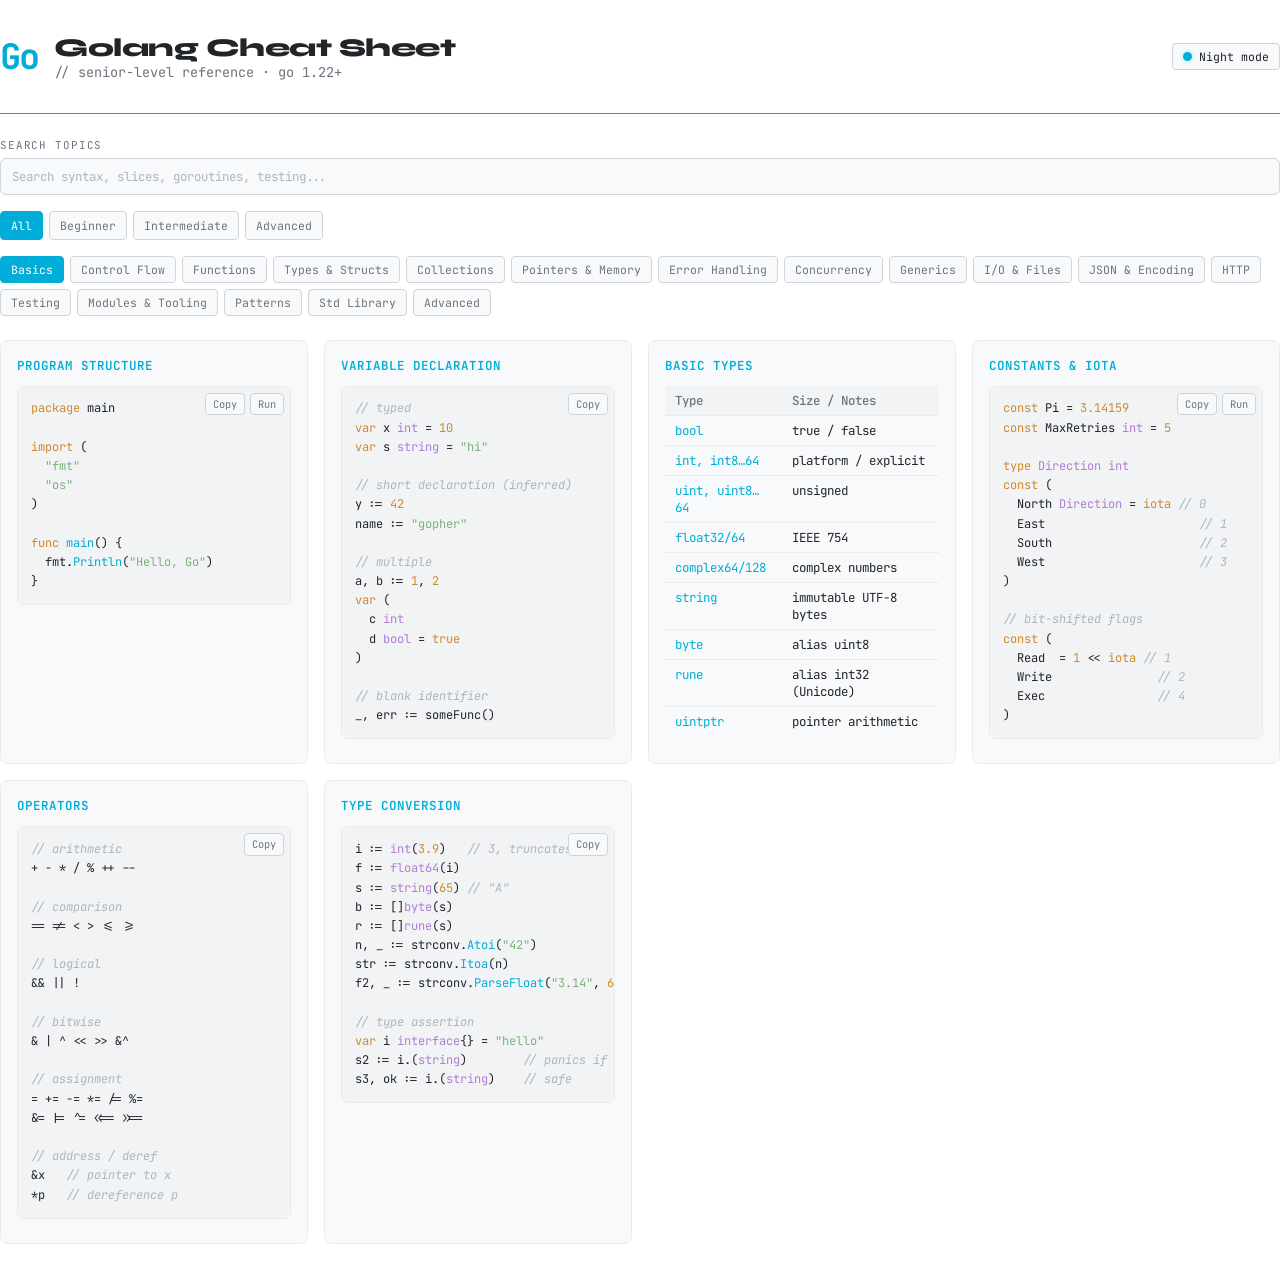
==== index.html @ 15c7360e "added dififculty filter + run button" ====
<!doctype html>
<html lang="en">
<head>
  <meta charset="utf-8">
  <meta name="viewport" content="width=device-width, initial-scale=1">
  <meta name="description" content="A single-page Go reference with quick examples for syntax, tooling, standard library patterns, and common workflows.">
  <title>Golang Cheat Sheet</title>
  <link rel="stylesheet" href="styles.css">
</head>
<body>
  <main class="page">
    <header class="header">
      <div class="header-top">
        <div class="header-brand">
          <div class="go-logo">Go</div>
          <div>
            <h1>Golang Cheat Sheet</h1>
            <p>// senior-level reference · go 1.22+</p>
          </div>
        </div>
        <button class="theme-toggle" id="theme-toggle" type="button" aria-pressed="false">Night mode</button>
      </div>
    </header>

    <div class="search-panel">
      <label class="search-label" for="topic-search">Search topics</label>
      <div class="search-row">
        <input class="search-input" id="topic-search" type="search" placeholder="Search syntax, slices, goroutines, testing..." autocomplete="off">
        <button class="search-clear" id="search-clear" type="button" aria-label="Clear search" hidden>Clear</button>
      </div>
    </div>

    <div class="level-filters" aria-label="Filter by skill level">
      <button class="level-btn active" type="button" data-level-filter="all">All</button>
      <button class="level-btn" type="button" data-level-filter="beginner">Beginner</button>
      <button class="level-btn" type="button" data-level-filter="intermediate">Intermediate</button>
      <button class="level-btn" type="button" data-level-filter="advanced">Advanced</button>
    </div>

    <nav class="nav" id="nav" aria-label="Cheat sheet sections"></nav>
    <p class="empty-state" id="empty-state" hidden>No matching topics found.</p>
    <div id="sections"></div>
  </main>

  <script src="script.js"></script>
</body>
</html>
---- styles.css ----
@import url('https://fonts.googleapis.com/css2?family=JetBrains+Mono:wght@400;500;700&family=Syne:wght@400;600;700;800&display=swap');
  *{box-sizing:border-box;margin:0;padding:0}
  :root{
    color-scheme:light;
    --go-cyan:#00ADD8;--go-dark:#00758D;--go-light:#E0F7FC;
    --color-background-primary:#ffffff;--color-background-secondary:#f8f9fa;--color-background-tertiary:#f1f3f5;
    --color-text-primary:#212529;--color-text-secondary:#6c757d;--color-text-tertiary:#adb5bd;
    --color-border-primary:#dee2e6;--color-border-secondary:#ced4da;--color-border-tertiary:#e9ecef;
    --bg:var(--color-background-primary);--bg2:var(--color-background-secondary);--bg3:var(--color-background-tertiary);
    --text:var(--color-text-primary);--muted:var(--color-text-secondary);--hint:var(--color-text-tertiary);
    --border:var(--color-border-tertiary);--border2:var(--color-border-secondary);
  }
  html[data-theme="dark"]{color-scheme:dark;--go-cyan:#5FD7F3;--go-dark:#77DDF7;--go-light:#102A33;--color-background-primary:#0F1419;--color-background-secondary:#161D24;--color-background-tertiary:#202A33;--color-text-primary:#EEF4F7;--color-text-secondary:#A6B4BE;--color-text-tertiary:#6F7F89;--color-border-primary:#34424C;--color-border-secondary:#43545F;--color-border-tertiary:#2A3640}
  body{font-family:'Syne',sans-serif;background:var(--bg);color:var(--text);padding:0;min-height:100vh;transition:background .2s ease,color .2s ease}
  .header{padding:2rem 0 1.5rem;border-bottom:1.5px solid var(--go-cyan);margin-bottom:1.5rem}
  .header-brand{display:flex;align-items:center;gap:1rem}
  .header-top{display:flex;align-items:center;justify-content:space-between;gap:1rem;margin-bottom:.5rem;flex-wrap:wrap}
  .go-logo{font-family:'JetBrains Mono',monospace;font-size:2.2rem;font-weight:700;color:var(--go-cyan);letter-spacing:-2px}
  .header h1{font-size:1.6rem;font-weight:800;letter-spacing:-0.5px}
  .header p{font-size:.85rem;color:var(--muted);font-family:'JetBrains Mono',monospace}
  .search-panel{margin-bottom:1rem}
  .search-label{display:block;font-family:'JetBrains Mono',monospace;font-size:.68rem;text-transform:uppercase;letter-spacing:.08em;color:var(--muted);margin-bottom:.35rem}
  .search-row{display:flex;gap:8px;align-items:center}
  .search-input{width:100%;font-family:'JetBrains Mono',monospace;font-size:.78rem;padding:9px 11px;border-radius:6px;border:0.5px solid var(--border2);background:var(--bg2);color:var(--text);outline:none;transition:border-color .15s,box-shadow .15s,background .15s}
  .search-input::placeholder{color:var(--hint)}
  .search-input:focus{border-color:var(--go-cyan);box-shadow:0 0 0 3px var(--go-light);background:var(--bg)}
  .search-clear{font-family:'JetBrains Mono',monospace;font-size:.72rem;padding:9px 11px;border-radius:6px;border:0.5px solid var(--border2);background:var(--bg2);color:var(--muted);cursor:pointer;transition:all .15s}
  .search-clear:hover{border-color:var(--go-cyan);color:var(--go-cyan)}
  .search-clear[hidden]{display:none}
  .level-filters{display:flex;flex-wrap:wrap;gap:6px;margin-bottom:1rem}
  .level-btn{font-family:'JetBrains Mono',monospace;font-size:.72rem;padding:6px 10px;border-radius:4px;border:0.5px solid var(--border2);background:var(--bg2);color:var(--muted);cursor:pointer;transition:all .15s}
  .level-btn:hover,.level-btn.active{background:var(--go-cyan);color:#fff;border-color:var(--go-cyan)}
  .empty-state{font-family:'JetBrains Mono',monospace;font-size:.82rem;color:var(--muted);padding:1rem;border:0.5px dashed var(--border2);border-radius:6px;background:var(--bg2);margin-bottom:1rem}
  .nav{display:flex;flex-wrap:wrap;gap:6px;margin-bottom:1.5rem}
  .nav-btn,.theme-toggle{font-family:'JetBrains Mono',monospace;font-size:.72rem;padding:5px 10px;border-radius:4px;border:0.5px solid var(--border2);background:var(--bg2);color:var(--muted);cursor:pointer;transition:all .15s}
  .theme-toggle{display:inline-flex;align-items:center;gap:7px;margin-left:auto;color:var(--text)}
  .theme-toggle::before{content:'';width:9px;height:9px;border-radius:50%;background:var(--go-cyan);box-shadow:0 0 0 3px var(--go-light)}
  .theme-toggle:hover{border-color:var(--go-cyan);color:var(--go-cyan)}
  html[data-theme="dark"] .theme-toggle{background:var(--bg3);border-color:var(--border2)}
  .nav-btn:hover,.nav-btn.active{background:var(--go-cyan);color:#fff;border-color:var(--go-cyan)}
  .section{display:none;animation:fadeIn .2s ease}
  .section.active{display:block}
  .section.search-match{display:block}
  @keyframes fadeIn{from{opacity:0;transform:translateY(4px)}to{opacity:1;transform:translateY(0)}}
  .section-title{font-size:1.1rem;font-weight:700;color:var(--go-cyan);margin-bottom:1rem;font-family:'JetBrains Mono',monospace;display:flex;align-items:center;gap:8px}
  .section-title::before{content:'//';color:var(--border2);font-weight:400}
  .grid{display:grid;grid-template-columns:repeat(auto-fit,minmax(280px,1fr));gap:1rem;margin-bottom:1.5rem}
  .grid-3{display:grid;grid-template-columns:repeat(auto-fit,minmax(200px,1fr));gap:1rem;margin-bottom:1.5rem}
  .card{background:var(--bg2);border:0.5px solid var(--border);border-radius:8px;padding:1rem;overflow:hidden}
  .card-title{font-size:.78rem;font-weight:600;color:var(--go-cyan);text-transform:uppercase;letter-spacing:.08em;margin-bottom:.75rem;font-family:'JetBrains Mono',monospace}
  .code-block{position:relative;margin:.5rem 0}
  .code-block pre{margin:0;padding-right:7.8rem}
  pre{font-family:'JetBrains Mono',monospace;font-size:.75rem;line-height:1.6;white-space:pre;overflow-x:auto;background:var(--bg3);border-radius:6px;padding:.8rem;border:0.5px solid var(--border);margin:.5rem 0}
  .snippet-actions{position:absolute;top:7px;right:7px;display:flex;gap:5px}
  .copy-btn,.run-btn{font-family:'JetBrains Mono',monospace;font-size:.65rem;line-height:1;padding:5px 7px;border-radius:4px;border:0.5px solid var(--border2);background:var(--bg2);color:var(--muted);cursor:pointer;transition:background .15s,color .15s,border-color .15s,opacity .15s}
  .copy-btn:hover,.copy-btn.copied,.run-btn:hover,.run-btn.copied{background:var(--go-cyan);border-color:var(--go-cyan);color:#fff}
  .copy-btn:focus-visible,.run-btn:focus-visible{outline:2px solid var(--go-cyan);outline-offset:2px}
  code{font-family:'JetBrains Mono',monospace;font-size:.78rem;background:var(--bg3);padding:1px 5px;border-radius:3px;color:var(--go-dark)}
  .kw{color:#CF8A2B}.fn{color:var(--go-cyan)}.cm{color:var(--hint);font-style:italic}.str{color:#7CB37B}.typ{color:#B07ED6}.num{color:#CF8A2B}.pkg{color:#E07A4A}
  .badge{display:inline-block;font-size:.68rem;font-family:'JetBrains Mono',monospace;padding:2px 7px;border-radius:3px;font-weight:500;margin-left:6px}
  .badge-blue{background:#E6F1FB;color:#185FA5}.badge-green{background:#EAF3DE;color:#3B6D11}.badge-amber{background:#FAEEDA;color:#854F0B}.badge-red{background:#FCEBEB;color:#A32D2D}
  html[data-theme="dark"] .badge-blue{background:#0C447C;color:#B5D4F4}html[data-theme="dark"] .badge-green{background:#27500A;color:#C0DD97}html[data-theme="dark"] .badge-amber{background:#633806;color:#FAC775}html[data-theme="dark"] .badge-red{background:#791F1F;color:#F7C1C1}html[data-theme="dark"] .kw{color:#F0C05A}html[data-theme="dark"] .fn{color:#5FC8E8}html[data-theme="dark"] .str{color:#7EC880}html[data-theme="dark"] .typ{color:#C89FE0}html[data-theme="dark"] .pkg{color:#F09A6A}html[data-theme="dark"] .num{color:#F0C05A}html[data-theme="dark"] .cm{color:#82919A}
  .tip{background:var(--bg2);border-left:3px solid var(--go-cyan);border-radius:0 6px 6px 0;padding:.7rem 1rem;font-size:.8rem;color:var(--muted);margin:.75rem 0;font-family:'JetBrains Mono',monospace}
  .tip strong{color:var(--text);font-weight:600}
  .warn{background:var(--bg2);border-left:3px solid #E24B4A;border-radius:0 6px 6px 0;padding:.7rem 1rem;font-size:.8rem;color:var(--muted);margin:.75rem 0;font-family:'JetBrains Mono',monospace}
  .full{grid-column:1/-1}
  .inline-list{list-style:none;font-size:.8rem;color:var(--muted);font-family:'JetBrains Mono',monospace;line-height:2}
  .inline-list li::before{content:'→ ';color:var(--go-cyan)}
  .table{width:100%;border-collapse:collapse;font-size:.78rem;font-family:'JetBrains Mono',monospace;margin:.5rem 0}
  .table th{text-align:left;padding:6px 10px;background:var(--bg3);color:var(--muted);font-weight:500;border-bottom:0.5px solid var(--border)}
  .table td{padding:6px 10px;border-bottom:0.5px solid var(--border);vertical-align:top}
  .table tr:last-child td{border-bottom:none}
  .table td:first-child{color:var(--go-cyan)}
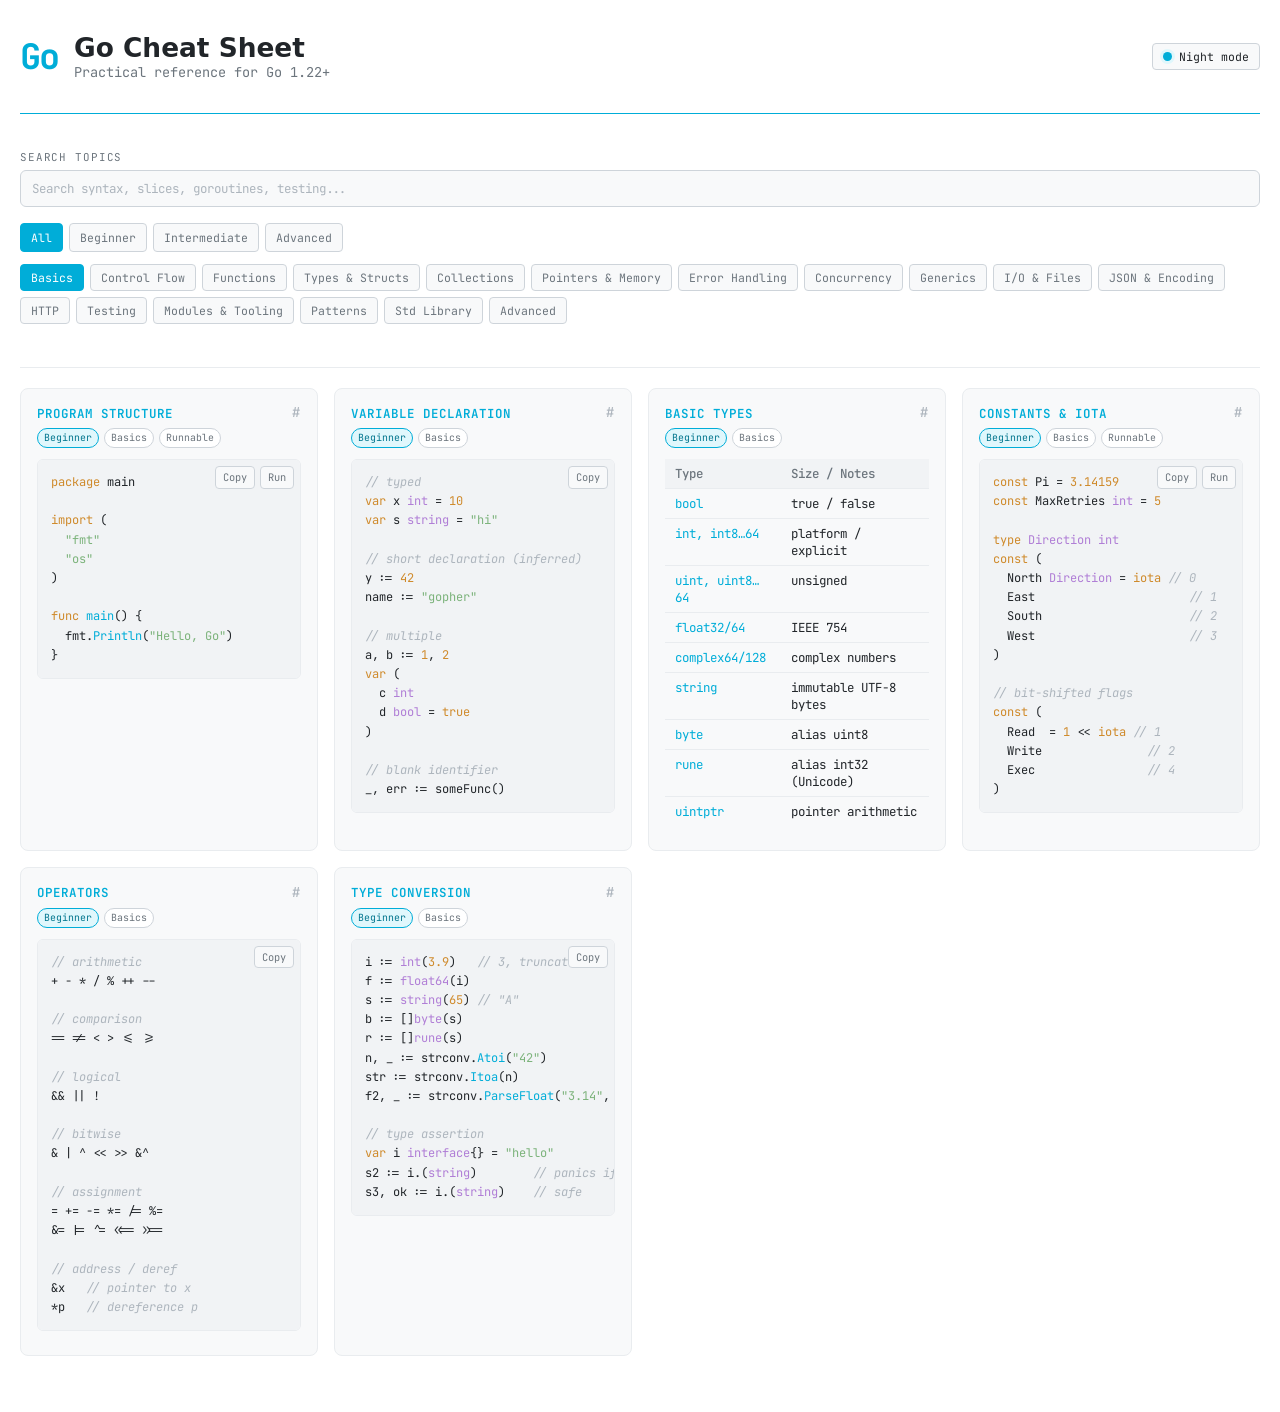
==== commit 4796d287: "Improve layout and card navigation" ====
--- a/index.html
+++ b/index.html
@@ -14,30 +14,33 @@
         <div class="header-brand">
           <div class="go-logo">Go</div>
           <div>
-            <h1>Golang Cheat Sheet</h1>
-            <p>// senior-level reference · go 1.22+</p>
+            <h1>Go Cheat Sheet</h1>
+            <p>Practical reference for Go 1.22+</p>
           </div>
         </div>
         <button class="theme-toggle" id="theme-toggle" type="button" aria-pressed="false">Night mode</button>
       </div>
     </header>
 
-    <div class="search-panel">
-      <label class="search-label" for="topic-search">Search topics</label>
-      <div class="search-row">
-        <input class="search-input" id="topic-search" type="search" placeholder="Search syntax, slices, goroutines, testing..." autocomplete="off">
-        <button class="search-clear" id="search-clear" type="button" aria-label="Clear search" hidden>Clear</button>
+    <div class="toolbar">
+      <div class="search-panel">
+        <label class="search-label" for="topic-search">Search topics</label>
+        <div class="search-row">
+          <input class="search-input" id="topic-search" type="search" placeholder="Search syntax, slices, goroutines, testing..." autocomplete="off">
+          <button class="search-clear" id="search-clear" type="button" aria-label="Clear search" hidden>Clear</button>
+        </div>
       </div>
+
+      <div class="level-filters" aria-label="Filter by skill level">
+        <button class="level-btn active" type="button" data-level-filter="all">All</button>
+        <button class="level-btn" type="button" data-level-filter="beginner">Beginner</button>
+        <button class="level-btn" type="button" data-level-filter="intermediate">Intermediate</button>
+        <button class="level-btn" type="button" data-level-filter="advanced">Advanced</button>
+      </div>
+
+      <nav class="nav" id="nav" aria-label="Cheat sheet sections"></nav>
+      <p class="result-status" id="result-status" aria-live="polite"></p>
     </div>
-
-    <div class="level-filters" aria-label="Filter by skill level">
-      <button class="level-btn active" type="button" data-level-filter="all">All</button>
-      <button class="level-btn" type="button" data-level-filter="beginner">Beginner</button>
-      <button class="level-btn" type="button" data-level-filter="intermediate">Intermediate</button>
-      <button class="level-btn" type="button" data-level-filter="advanced">Advanced</button>
-    </div>
-
-    <nav class="nav" id="nav" aria-label="Cheat sheet sections"></nav>
     <p class="empty-state" id="empty-state" hidden>No matching topics found.</p>
     <div id="sections"></div>
   </main>
--- a/styles.css
+++ b/styles.css
@@ -11,13 +11,15 @@
     --border:var(--color-border-tertiary);--border2:var(--color-border-secondary);
   }
   html[data-theme="dark"]{color-scheme:dark;--go-cyan:#5FD7F3;--go-dark:#77DDF7;--go-light:#102A33;--color-background-primary:#0F1419;--color-background-secondary:#161D24;--color-background-tertiary:#202A33;--color-text-primary:#EEF4F7;--color-text-secondary:#A6B4BE;--color-text-tertiary:#6F7F89;--color-border-primary:#34424C;--color-border-secondary:#43545F;--color-border-tertiary:#2A3640}
-  body{font-family:'Syne',sans-serif;background:var(--bg);color:var(--text);padding:0;min-height:100vh;transition:background .2s ease,color .2s ease}
+  body{font-family:Inter,ui-sans-serif,system-ui,-apple-system,BlinkMacSystemFont,'Segoe UI',sans-serif;background:var(--bg);color:var(--text);padding:0;min-height:100vh;transition:background .2s ease,color .2s ease}
+  .page{width:min(100% - 2rem,1240px);margin:0 auto;padding-bottom:2rem}
   .header{padding:2rem 0 1.5rem;border-bottom:1.5px solid var(--go-cyan);margin-bottom:1.5rem}
   .header-brand{display:flex;align-items:center;gap:1rem}
   .header-top{display:flex;align-items:center;justify-content:space-between;gap:1rem;margin-bottom:.5rem;flex-wrap:wrap}
   .go-logo{font-family:'JetBrains Mono',monospace;font-size:2.2rem;font-weight:700;color:var(--go-cyan);letter-spacing:-2px}
-  .header h1{font-size:1.6rem;font-weight:800;letter-spacing:-0.5px}
+  .header h1{font-size:1.65rem;font-weight:750;letter-spacing:0}
   .header p{font-size:.85rem;color:var(--muted);font-family:'JetBrains Mono',monospace}
+  .toolbar{position:sticky;top:0;z-index:10;background:color-mix(in srgb,var(--bg) 94%,transparent);backdrop-filter:blur(14px);border-bottom:0.5px solid var(--border);padding:.75rem 0 1rem;margin-bottom:1.25rem}
   .search-panel{margin-bottom:1rem}
   .search-label{display:block;font-family:'JetBrains Mono',monospace;font-size:.68rem;text-transform:uppercase;letter-spacing:.08em;color:var(--muted);margin-bottom:.35rem}
   .search-row{display:flex;gap:8px;align-items:center}
@@ -27,11 +29,12 @@
   .search-clear{font-family:'JetBrains Mono',monospace;font-size:.72rem;padding:9px 11px;border-radius:6px;border:0.5px solid var(--border2);background:var(--bg2);color:var(--muted);cursor:pointer;transition:all .15s}
   .search-clear:hover{border-color:var(--go-cyan);color:var(--go-cyan)}
   .search-clear[hidden]{display:none}
-  .level-filters{display:flex;flex-wrap:wrap;gap:6px;margin-bottom:1rem}
+  .level-filters{display:flex;flex-wrap:wrap;gap:6px;margin-bottom:.8rem}
   .level-btn{font-family:'JetBrains Mono',monospace;font-size:.72rem;padding:6px 10px;border-radius:4px;border:0.5px solid var(--border2);background:var(--bg2);color:var(--muted);cursor:pointer;transition:all .15s}
   .level-btn:hover,.level-btn.active{background:var(--go-cyan);color:#fff;border-color:var(--go-cyan)}
+  .result-status{min-height:1rem;font-family:'JetBrains Mono',monospace;font-size:.72rem;color:var(--muted)}
   .empty-state{font-family:'JetBrains Mono',monospace;font-size:.82rem;color:var(--muted);padding:1rem;border:0.5px dashed var(--border2);border-radius:6px;background:var(--bg2);margin-bottom:1rem}
-  .nav{display:flex;flex-wrap:wrap;gap:6px;margin-bottom:1.5rem}
+  .nav{display:flex;flex-wrap:wrap;gap:6px;margin-bottom:.65rem}
   .nav-btn,.theme-toggle{font-family:'JetBrains Mono',monospace;font-size:.72rem;padding:5px 10px;border-radius:4px;border:0.5px solid var(--border2);background:var(--bg2);color:var(--muted);cursor:pointer;transition:all .15s}
   .theme-toggle{display:inline-flex;align-items:center;gap:7px;margin-left:auto;color:var(--text)}
   .theme-toggle::before{content:'';width:9px;height:9px;border-radius:50%;background:var(--go-cyan);box-shadow:0 0 0 3px var(--go-light)}
@@ -41,13 +44,21 @@
   .section{display:none;animation:fadeIn .2s ease}
   .section.active{display:block}
   .section.search-match{display:block}
+  .section-result-title{display:none;font-family:'JetBrains Mono',monospace;font-size:.78rem;color:var(--muted);margin:.8rem 0 .7rem;padding-bottom:.35rem;border-bottom:0.5px solid var(--border)}
+  .section.search-match .section-result-title{display:block}
   @keyframes fadeIn{from{opacity:0;transform:translateY(4px)}to{opacity:1;transform:translateY(0)}}
   .section-title{font-size:1.1rem;font-weight:700;color:var(--go-cyan);margin-bottom:1rem;font-family:'JetBrains Mono',monospace;display:flex;align-items:center;gap:8px}
   .section-title::before{content:'//';color:var(--border2);font-weight:400}
   .grid{display:grid;grid-template-columns:repeat(auto-fit,minmax(280px,1fr));gap:1rem;margin-bottom:1.5rem}
   .grid-3{display:grid;grid-template-columns:repeat(auto-fit,minmax(200px,1fr));gap:1rem;margin-bottom:1.5rem}
-  .card{background:var(--bg2);border:0.5px solid var(--border);border-radius:8px;padding:1rem;overflow:hidden}
-  .card-title{font-size:.78rem;font-weight:600;color:var(--go-cyan);text-transform:uppercase;letter-spacing:.08em;margin-bottom:.75rem;font-family:'JetBrains Mono',monospace}
+  .card{background:var(--bg2);border:0.5px solid var(--border);border-radius:8px;padding:1rem;overflow:hidden;scroll-margin-top:15rem}
+  .card-title{font-size:.78rem;font-weight:600;color:var(--go-cyan);text-transform:uppercase;letter-spacing:.08em;margin-bottom:.75rem;font-family:'JetBrains Mono',monospace;display:flex;align-items:center;justify-content:space-between;gap:.75rem}
+  .card-link{font-size:.85rem;text-decoration:none;color:var(--hint);line-height:1}
+  .card-link:hover{color:var(--go-cyan)}
+  .card-tags{display:flex;flex-wrap:wrap;gap:5px;margin:-.35rem 0 .7rem}
+  .tag{font-family:'JetBrains Mono',monospace;font-size:.62rem;line-height:1;padding:4px 6px;border-radius:999px;border:0.5px solid var(--border2);color:var(--muted);background:var(--bg)}
+  .tag-level{color:var(--go-dark);border-color:var(--go-cyan);background:var(--go-light)}
+  html[data-theme="dark"] .tag-level{color:var(--go-cyan)}
   .code-block{position:relative;margin:.5rem 0}
   .code-block pre{margin:0;padding-right:7.8rem}
   pre{font-family:'JetBrains Mono',monospace;font-size:.75rem;line-height:1.6;white-space:pre;overflow-x:auto;background:var(--bg3);border-radius:6px;padding:.8rem;border:0.5px solid var(--border);margin:.5rem 0}
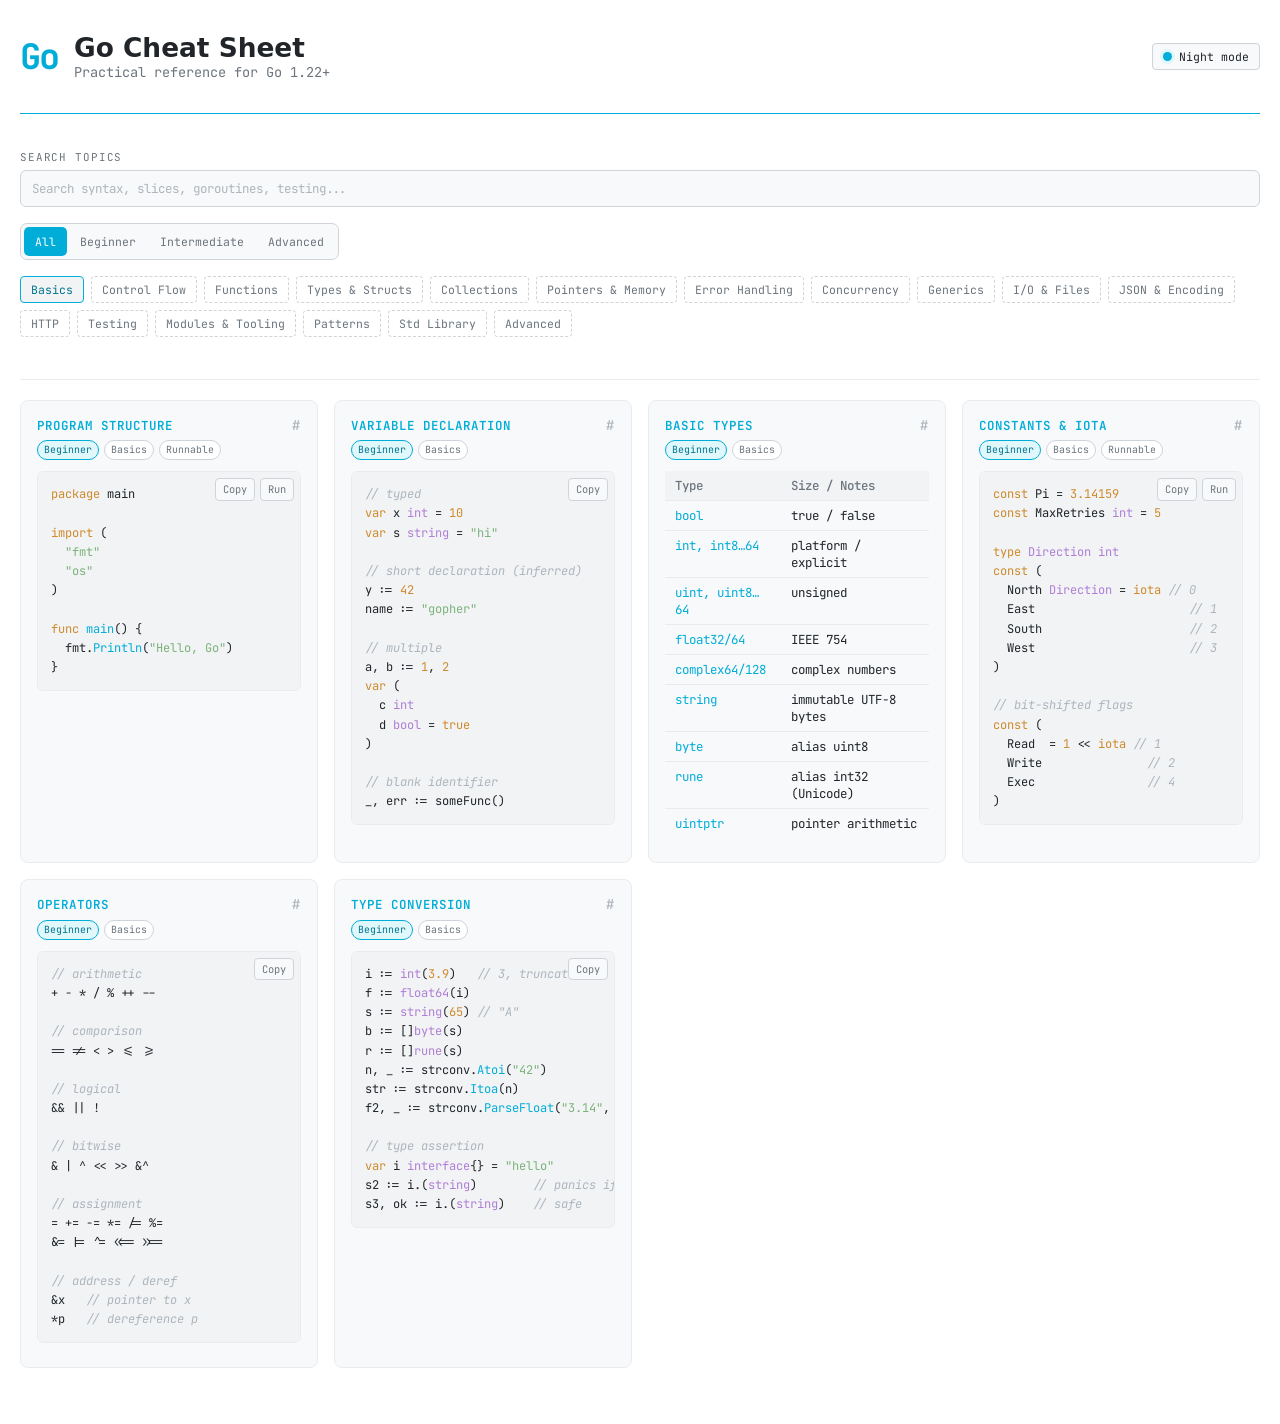
==== commit e1a9242c: "Refactor and UI fixes" ====
--- a/index.html
+++ b/index.html
@@ -45,6 +45,10 @@
     <div id="sections"></div>
   </main>
 
+  <script src="src/data/sections.js"></script>
+  <script src="src/data/metadata.js"></script>
+  <script src="src/utils.js"></script>
+  <script src="src/app.js"></script>
   <script src="script.js"></script>
 </body>
 </html>
--- a/styles.css
+++ b/styles.css
@@ -29,18 +29,22 @@
   .search-clear{font-family:'JetBrains Mono',monospace;font-size:.72rem;padding:9px 11px;border-radius:6px;border:0.5px solid var(--border2);background:var(--bg2);color:var(--muted);cursor:pointer;transition:all .15s}
   .search-clear:hover{border-color:var(--go-cyan);color:var(--go-cyan)}
   .search-clear[hidden]{display:none}
-  .level-filters{display:flex;flex-wrap:wrap;gap:6px;margin-bottom:.8rem}
-  .level-btn{font-family:'JetBrains Mono',monospace;font-size:.72rem;padding:6px 10px;border-radius:4px;border:0.5px solid var(--border2);background:var(--bg2);color:var(--muted);cursor:pointer;transition:all .15s}
-  .level-btn:hover,.level-btn.active{background:var(--go-cyan);color:#fff;border-color:var(--go-cyan)}
+  .level-filters{display:inline-flex;flex-wrap:wrap;gap:2px;margin-bottom:.85rem;padding:3px;border:0.5px solid var(--border2);border-radius:7px;background:var(--bg2)}
+  .level-btn{font-family:'JetBrains Mono',monospace;font-size:.72rem;padding:7px 11px;border-radius:5px;border:0;background:transparent;color:var(--muted);cursor:pointer;transition:background .15s,color .15s}
+  .level-btn:hover{background:var(--bg3);color:var(--text)}
+  .level-btn.active{background:var(--go-cyan);color:#fff}
   .result-status{min-height:1rem;font-family:'JetBrains Mono',monospace;font-size:.72rem;color:var(--muted)}
   .empty-state{font-family:'JetBrains Mono',monospace;font-size:.82rem;color:var(--muted);padding:1rem;border:0.5px dashed var(--border2);border-radius:6px;background:var(--bg2);margin-bottom:1rem}
-  .nav{display:flex;flex-wrap:wrap;gap:6px;margin-bottom:.65rem}
+  .nav{display:flex;flex-wrap:wrap;gap:7px;margin-bottom:.65rem;padding-top:.15rem}
   .nav-btn,.theme-toggle{font-family:'JetBrains Mono',monospace;font-size:.72rem;padding:5px 10px;border-radius:4px;border:0.5px solid var(--border2);background:var(--bg2);color:var(--muted);cursor:pointer;transition:all .15s}
   .theme-toggle{display:inline-flex;align-items:center;gap:7px;margin-left:auto;color:var(--text)}
   .theme-toggle::before{content:'';width:9px;height:9px;border-radius:50%;background:var(--go-cyan);box-shadow:0 0 0 3px var(--go-light)}
   .theme-toggle:hover{border-color:var(--go-cyan);color:var(--go-cyan)}
   html[data-theme="dark"] .theme-toggle{background:var(--bg3);border-color:var(--border2)}
-  .nav-btn:hover,.nav-btn.active{background:var(--go-cyan);color:#fff;border-color:var(--go-cyan)}
+  .nav-btn{border-style:dashed;background:transparent}
+  .nav-btn:hover{border-color:var(--go-cyan);color:var(--go-dark);background:var(--go-light)}
+  .nav-btn.active{border-style:solid;background:var(--bg3);color:var(--go-dark);border-color:var(--go-cyan)}
+  html[data-theme="dark"] .nav-btn:hover,html[data-theme="dark"] .nav-btn.active{color:var(--go-cyan)}
   .section{display:none;animation:fadeIn .2s ease}
   .section.active{display:block}
   .section.search-match{display:block}
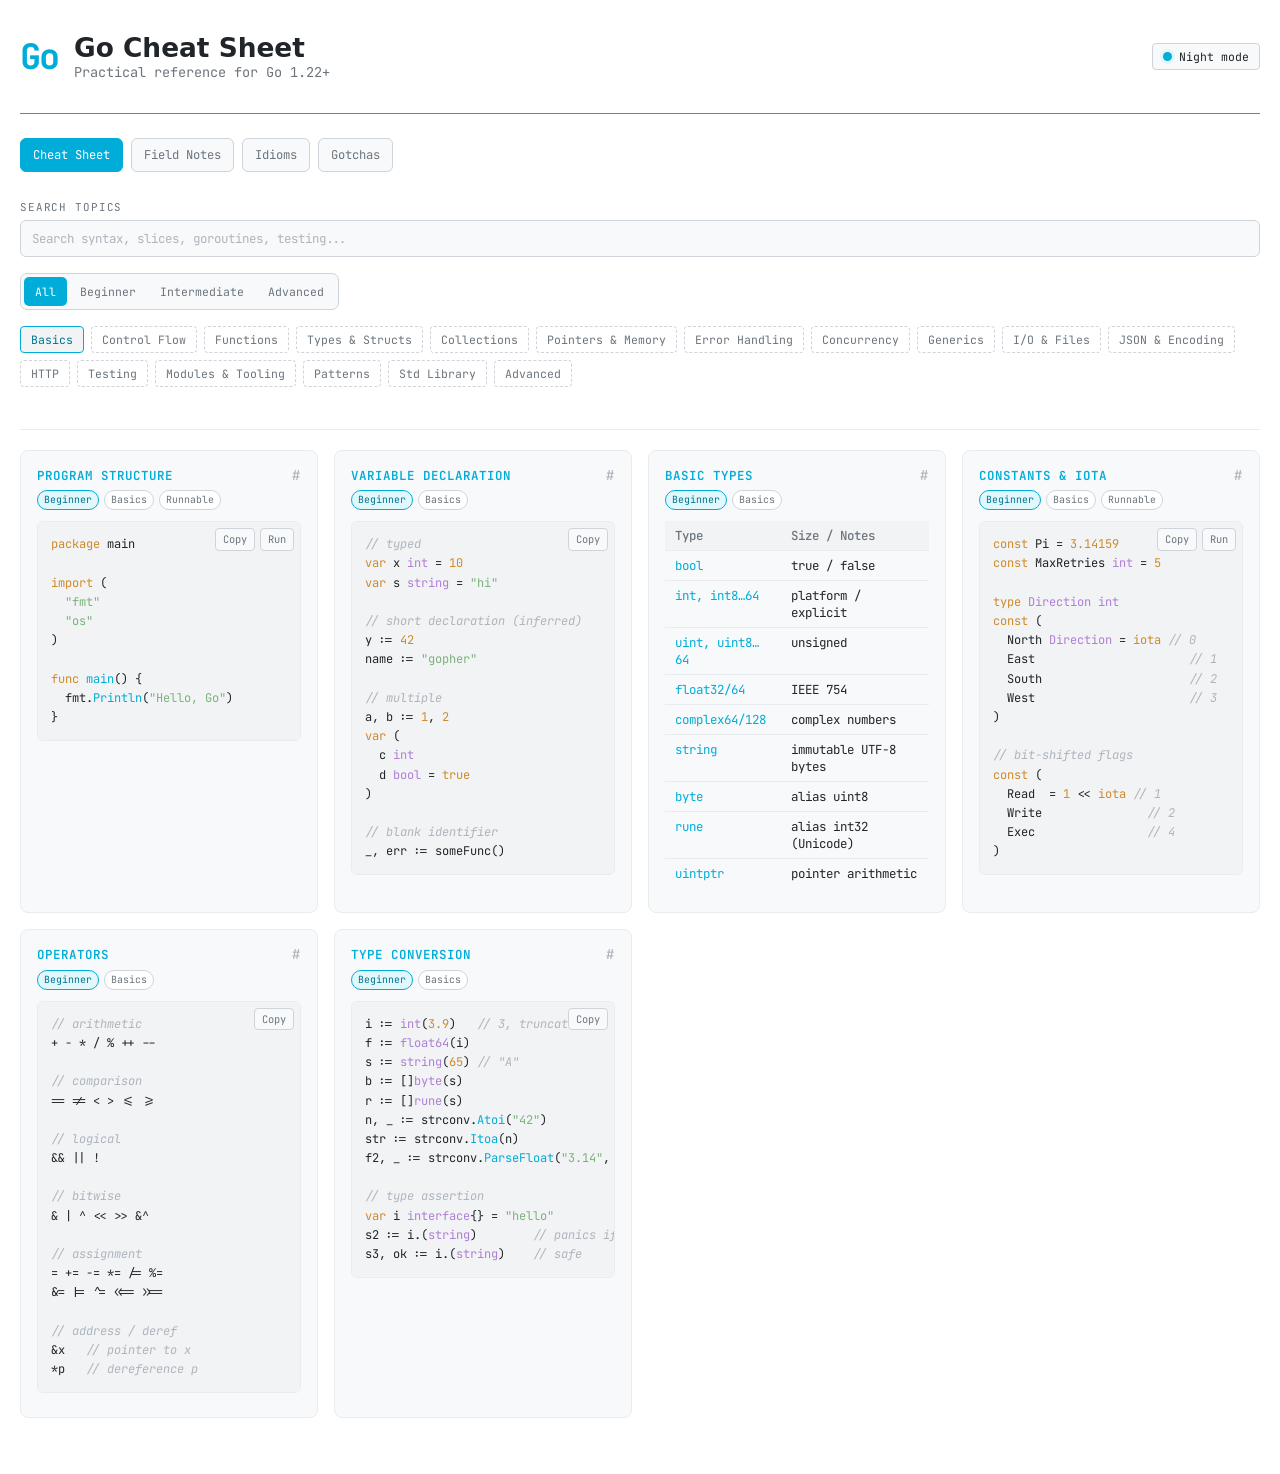
==== commit 84e8e43d: "Add learning hub notes from Go study material" ====
--- a/index.html
+++ b/index.html
@@ -22,6 +22,13 @@
       </div>
     </header>
 
+    <div class="view-tabs" aria-label="Learning hub views">
+      <button class="view-tab active" type="button" data-view="cheatsheet">Cheat Sheet</button>
+      <button class="view-tab" type="button" data-view="fieldNotes">Field Notes</button>
+      <button class="view-tab" type="button" data-view="idioms">Idioms</button>
+      <button class="view-tab" type="button" data-view="gotchas">Gotchas</button>
+    </div>
+
     <div class="toolbar">
       <div class="search-panel">
         <label class="search-label" for="topic-search">Search topics</label>
@@ -43,10 +50,12 @@
     </div>
     <p class="empty-state" id="empty-state" hidden>No matching topics found.</p>
     <div id="sections"></div>
+    <div class="notes-view" id="notes-view" hidden></div>
   </main>
 
   <script src="src/data/sections.js"></script>
   <script src="src/data/metadata.js"></script>
+  <script src="src/data/notes.js"></script>
   <script src="src/utils.js"></script>
   <script src="src/app.js"></script>
   <script src="script.js"></script>
--- a/styles.css
+++ b/styles.css
@@ -19,6 +19,10 @@
   .go-logo{font-family:'JetBrains Mono',monospace;font-size:2.2rem;font-weight:700;color:var(--go-cyan);letter-spacing:-2px}
   .header h1{font-size:1.65rem;font-weight:750;letter-spacing:0}
   .header p{font-size:.85rem;color:var(--muted);font-family:'JetBrains Mono',monospace}
+  .view-tabs{display:flex;flex-wrap:wrap;gap:8px;margin-bottom:1rem}
+  .view-tab{font-family:'JetBrains Mono',monospace;font-size:.76rem;padding:8px 12px;border-radius:6px;border:0.5px solid var(--border2);background:var(--bg2);color:var(--muted);cursor:pointer;transition:all .15s}
+  .view-tab:hover{border-color:var(--go-cyan);color:var(--go-dark)}
+  .view-tab.active{background:var(--go-cyan);border-color:var(--go-cyan);color:#fff}
   .toolbar{position:sticky;top:0;z-index:10;background:color-mix(in srgb,var(--bg) 94%,transparent);backdrop-filter:blur(14px);border-bottom:0.5px solid var(--border);padding:.75rem 0 1rem;margin-bottom:1.25rem}
   .search-panel{margin-bottom:1rem}
   .search-label{display:block;font-family:'JetBrains Mono',monospace;font-size:.68rem;text-transform:uppercase;letter-spacing:.08em;color:var(--muted);margin-bottom:.35rem}
@@ -63,6 +67,14 @@
   .tag{font-family:'JetBrains Mono',monospace;font-size:.62rem;line-height:1;padding:4px 6px;border-radius:999px;border:0.5px solid var(--border2);color:var(--muted);background:var(--bg)}
   .tag-level{color:var(--go-dark);border-color:var(--go-cyan);background:var(--go-light)}
   html[data-theme="dark"] .tag-level{color:var(--go-cyan)}
+  .notes-view{animation:fadeIn .2s ease}
+  .notes-intro{margin-bottom:1rem;color:var(--muted);font-size:.9rem;line-height:1.6;max-width:760px}
+  .notes-grid{display:grid;grid-template-columns:repeat(auto-fit,minmax(280px,1fr));gap:1rem;margin-bottom:1.5rem}
+  .note-card{background:var(--bg2);border:0.5px solid var(--border);border-radius:8px;padding:1rem}
+  .note-card h2{font-size:.9rem;color:var(--go-cyan);font-family:'JetBrains Mono',monospace;margin-bottom:.55rem}
+  .note-card p,.note-card li{font-size:.86rem;line-height:1.65;color:var(--muted)}
+  .note-card ul,.note-card ol{padding-left:1.1rem;margin:.45rem 0}
+  .note-tags{display:flex;flex-wrap:wrap;gap:5px;margin-bottom:.75rem}
   .code-block{position:relative;margin:.5rem 0}
   .code-block pre{margin:0;padding-right:7.8rem}
   pre{font-family:'JetBrains Mono',monospace;font-size:.75rem;line-height:1.6;white-space:pre;overflow-x:auto;background:var(--bg3);border-radius:6px;padding:.8rem;border:0.5px solid var(--border);margin:.5rem 0}
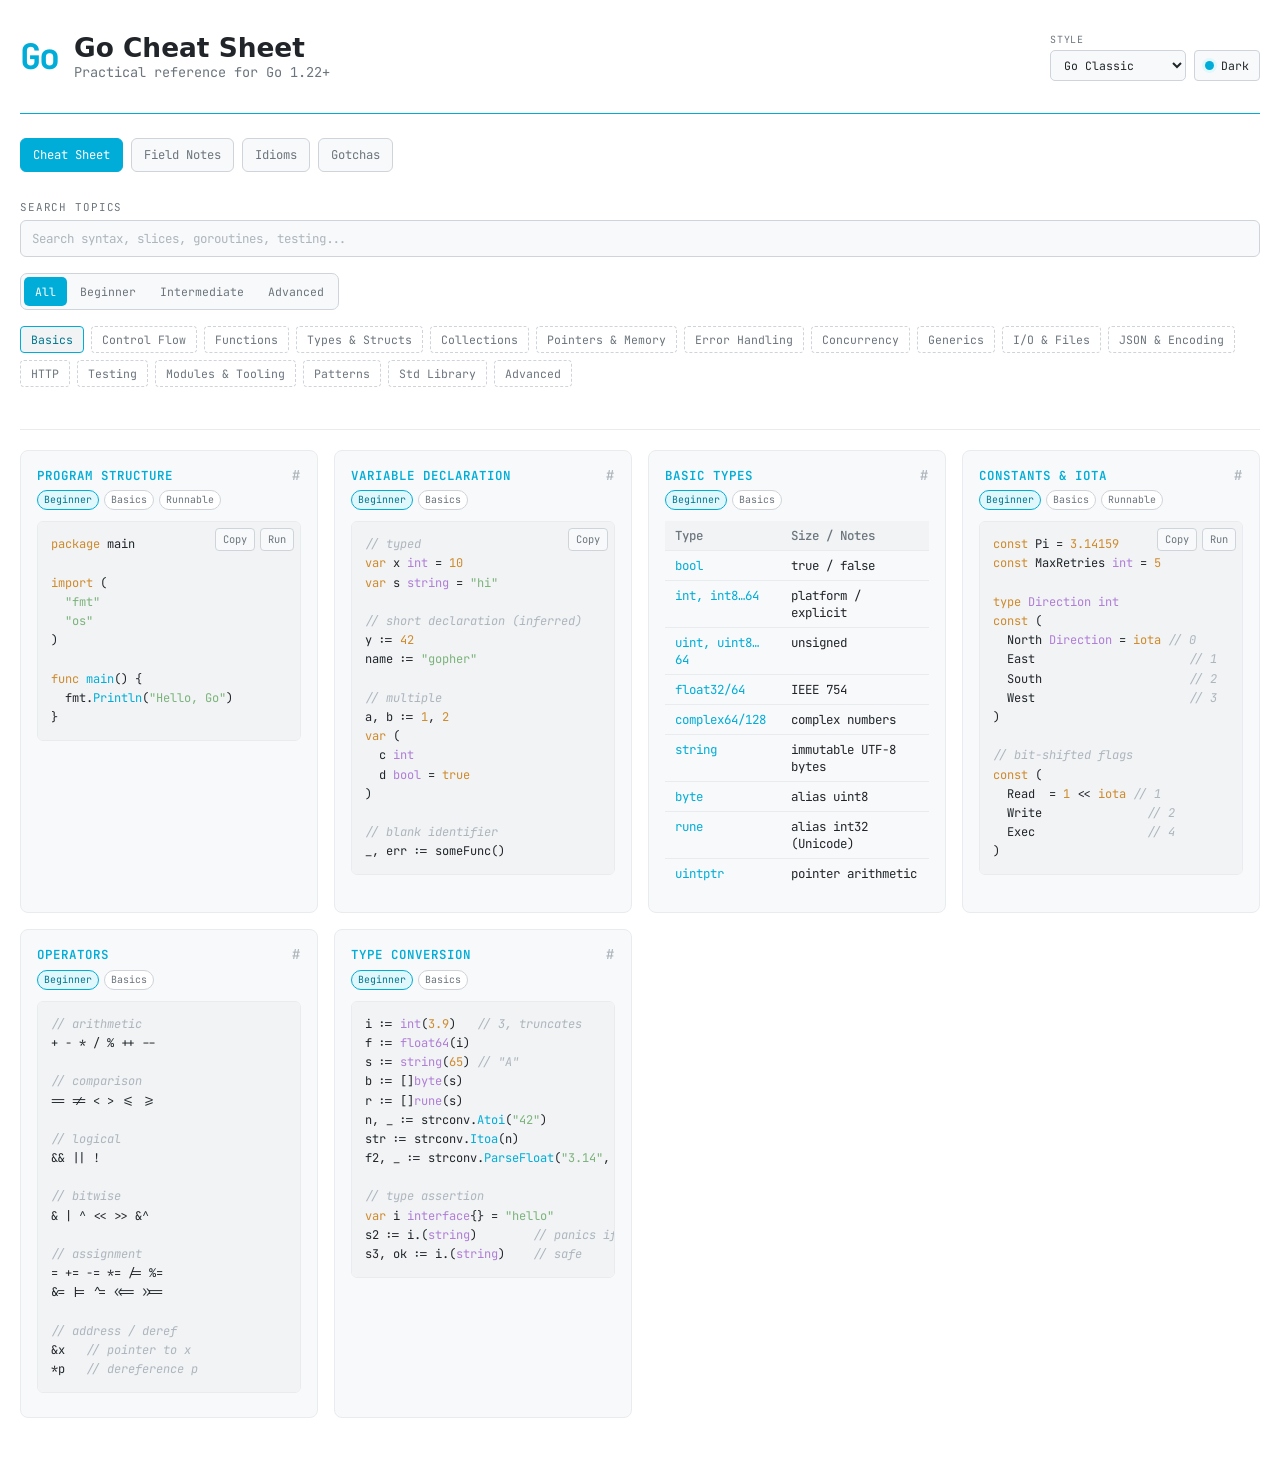
==== commit ca44b5c3: "Added a couple basic themes" ====
--- a/index.html
+++ b/index.html
@@ -18,7 +18,17 @@
             <p>Practical reference for Go 1.22+</p>
           </div>
         </div>
-        <button class="theme-toggle" id="theme-toggle" type="button" aria-pressed="false">Night mode</button>
+        <div class="theme-controls" aria-label="Theme controls">
+          <label class="theme-field">
+            <span>Style</span>
+            <select id="theme-style">
+              <option value="classic">Go Classic</option>
+              <option value="kawaii">Kawaii Desk</option>
+              <option value="terminal">Terminal</option>
+            </select>
+          </label>
+          <button class="theme-toggle" id="theme-toggle" type="button" aria-pressed="false">Dark</button>
+        </div>
       </div>
     </header>
 
--- a/styles.css
+++ b/styles.css
@@ -11,6 +11,10 @@
     --border:var(--color-border-tertiary);--border2:var(--color-border-secondary);
   }
   html[data-theme="dark"]{color-scheme:dark;--go-cyan:#5FD7F3;--go-dark:#77DDF7;--go-light:#102A33;--color-background-primary:#0F1419;--color-background-secondary:#161D24;--color-background-tertiary:#202A33;--color-text-primary:#EEF4F7;--color-text-secondary:#A6B4BE;--color-text-tertiary:#6F7F89;--color-border-primary:#34424C;--color-border-secondary:#43545F;--color-border-tertiary:#2A3640}
+  html[data-style="kawaii"]{--go-cyan:#E86AA7;--go-dark:#B84684;--go-light:#FFE8F3;--color-background-primary:#FFF9FC;--color-background-secondary:#FFF0F7;--color-background-tertiary:#F6EAFE;--color-text-primary:#312536;--color-text-secondary:#7A627B;--color-text-tertiary:#B495AD;--color-border-primary:#EBC8DC;--color-border-secondary:#DCAFCB;--color-border-tertiary:#F2D8E6}
+  html[data-style="kawaii"][data-theme="dark"]{--go-cyan:#FF9CCC;--go-dark:#FFD1E7;--go-light:#3A2030;--color-background-primary:#1A121A;--color-background-secondary:#241825;--color-background-tertiary:#302036;--color-text-primary:#FFF4FA;--color-text-secondary:#D9B7CB;--color-text-tertiary:#98768A;--color-border-primary:#5D3B50;--color-border-secondary:#724762;--color-border-tertiary:#3D2838}
+  html[data-style="terminal"]{--go-cyan:#19A974;--go-dark:#0B7A55;--go-light:#E6F7EF;--color-background-primary:#F9FBF8;--color-background-secondary:#EEF4F0;--color-background-tertiary:#E3ECE6;--color-text-primary:#142018;--color-text-secondary:#526258;--color-text-tertiary:#87938B;--color-border-primary:#C9D8CE;--color-border-secondary:#AEC3B6;--color-border-tertiary:#DAE6DE}
+  html[data-style="terminal"][data-theme="dark"]{--go-cyan:#70F0A8;--go-dark:#A8FFD0;--go-light:#10281B;--color-background-primary:#07110C;--color-background-secondary:#0D1B13;--color-background-tertiary:#14261B;--color-text-primary:#E9FFF1;--color-text-secondary:#9FC7AC;--color-text-tertiary:#66806E;--color-border-primary:#294837;--color-border-secondary:#3A5E49;--color-border-tertiary:#1D3326}
   body{font-family:Inter,ui-sans-serif,system-ui,-apple-system,BlinkMacSystemFont,'Segoe UI',sans-serif;background:var(--bg);color:var(--text);padding:0;min-height:100vh;transition:background .2s ease,color .2s ease}
   .page{width:min(100% - 2rem,1240px);margin:0 auto;padding-bottom:2rem}
   .header{padding:2rem 0 1.5rem;border-bottom:1.5px solid var(--go-cyan);margin-bottom:1.5rem}
@@ -41,10 +45,14 @@
   .empty-state{font-family:'JetBrains Mono',monospace;font-size:.82rem;color:var(--muted);padding:1rem;border:0.5px dashed var(--border2);border-radius:6px;background:var(--bg2);margin-bottom:1rem}
   .nav{display:flex;flex-wrap:wrap;gap:7px;margin-bottom:.65rem;padding-top:.15rem}
   .nav-btn,.theme-toggle{font-family:'JetBrains Mono',monospace;font-size:.72rem;padding:5px 10px;border-radius:4px;border:0.5px solid var(--border2);background:var(--bg2);color:var(--muted);cursor:pointer;transition:all .15s}
-  .theme-toggle{display:inline-flex;align-items:center;gap:7px;margin-left:auto;color:var(--text)}
+  .theme-controls{display:flex;align-items:flex-end;gap:8px;flex-wrap:wrap;margin-left:auto}
+  .theme-field{display:grid;gap:4px;font-family:'JetBrains Mono',monospace;font-size:.62rem;text-transform:uppercase;letter-spacing:.08em;color:var(--muted)}
+  .theme-field select{font-family:'JetBrains Mono',monospace;font-size:.72rem;padding:6px 28px 6px 9px;border-radius:5px;border:0.5px solid var(--border2);background:var(--bg2);color:var(--text);cursor:pointer}
+  .theme-field select:focus,.theme-toggle:focus-visible{outline:2px solid var(--go-cyan);outline-offset:2px}
+  .theme-toggle{display:inline-flex;align-items:center;gap:7px;color:var(--text);padding:7px 10px}
   .theme-toggle::before{content:'';width:9px;height:9px;border-radius:50%;background:var(--go-cyan);box-shadow:0 0 0 3px var(--go-light)}
-  .theme-toggle:hover{border-color:var(--go-cyan);color:var(--go-cyan)}
-  html[data-theme="dark"] .theme-toggle{background:var(--bg3);border-color:var(--border2)}
+  .theme-toggle:hover,.theme-field select:hover{border-color:var(--go-cyan);color:var(--go-cyan)}
+  html[data-theme="dark"] .theme-toggle,html[data-theme="dark"] .theme-field select{background:var(--bg3);border-color:var(--border2)}
   .nav-btn{border-style:dashed;background:transparent}
   .nav-btn:hover{border-color:var(--go-cyan);color:var(--go-dark);background:var(--go-light)}
   .nav-btn.active{border-style:solid;background:var(--bg3);color:var(--go-dark);border-color:var(--go-cyan)}
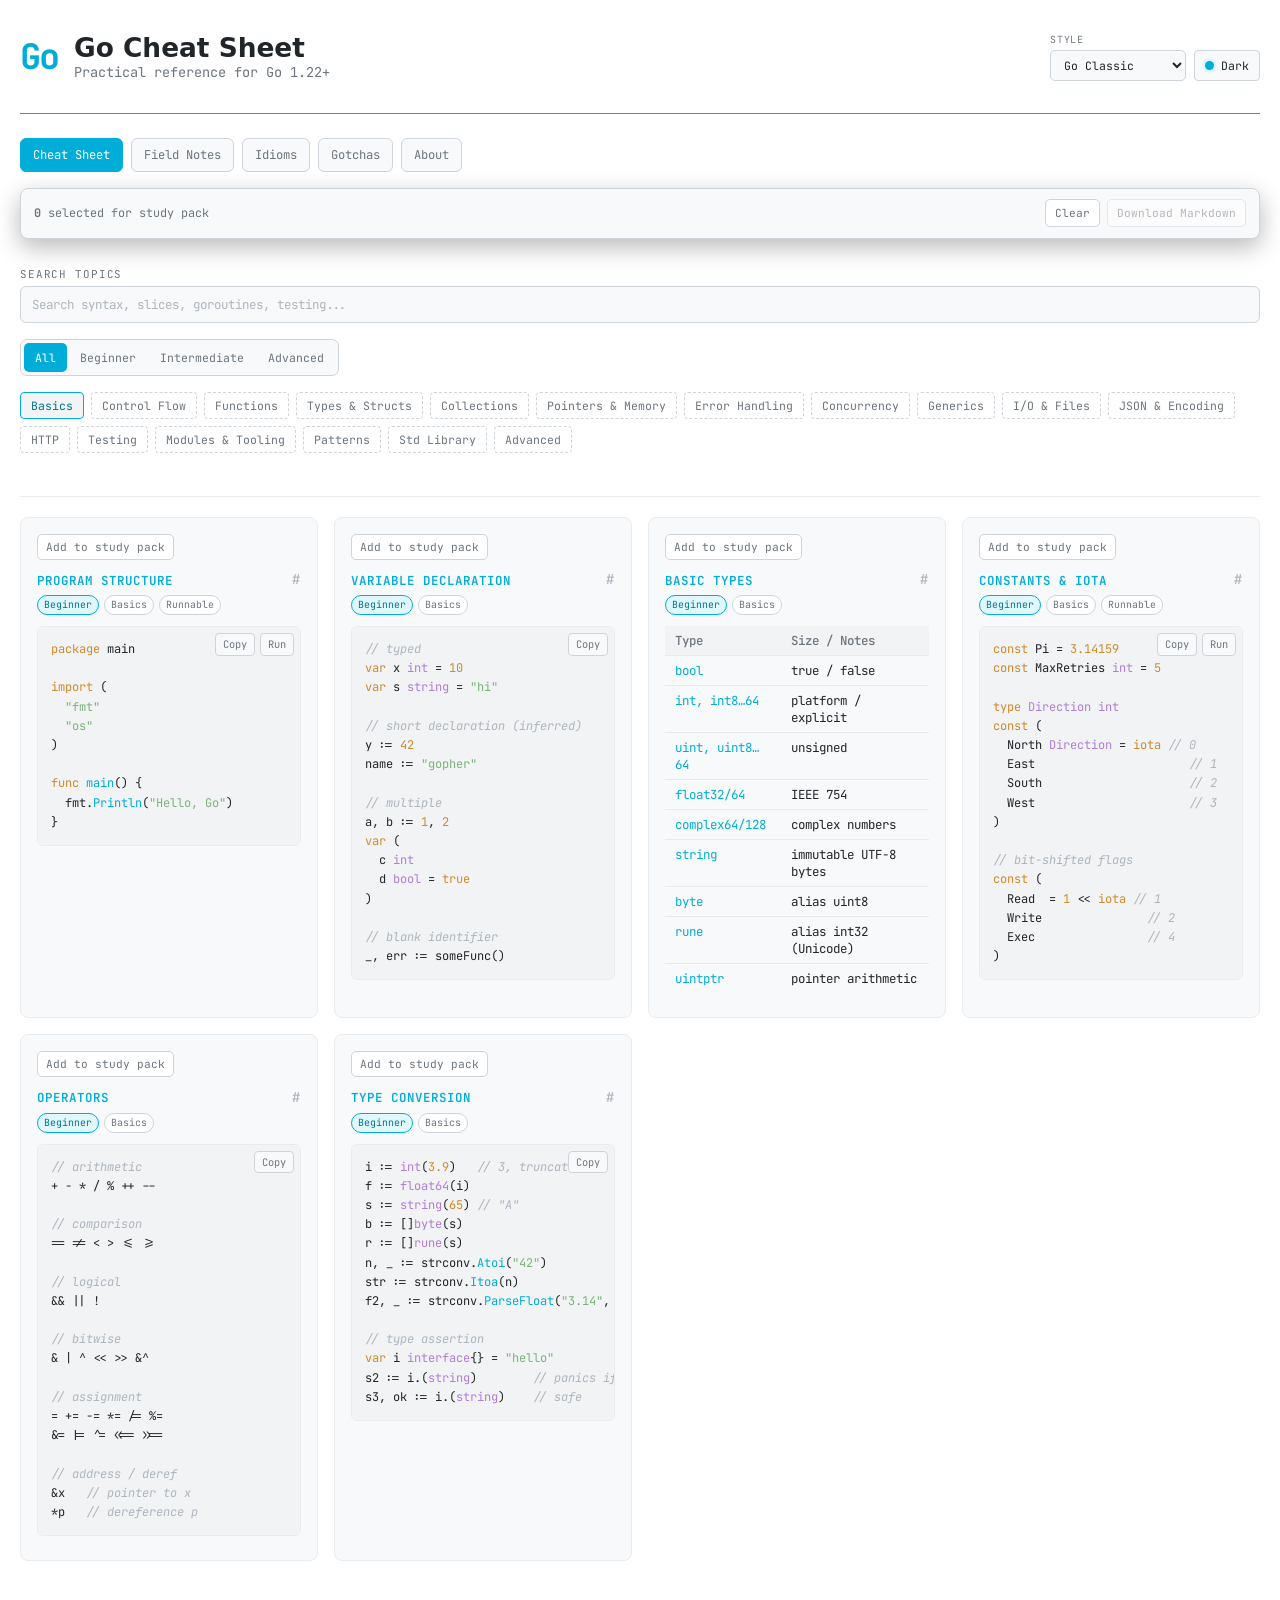
==== commit f6177742: "Added study pack creation" ====
--- a/index.html
+++ b/index.html
@@ -37,6 +37,15 @@
       <button class="view-tab" type="button" data-view="fieldNotes">Field Notes</button>
       <button class="view-tab" type="button" data-view="idioms">Idioms</button>
       <button class="view-tab" type="button" data-view="gotchas">Gotchas</button>
+      <button class="view-tab" type="button" data-view="about">About</button>
+    </div>
+
+    <div class="study-pack-bar" id="study-pack-bar">
+      <p><strong id="study-pack-count">0</strong> selected for study pack</p>
+      <div class="study-pack-actions">
+        <button id="study-pack-clear" type="button">Clear</button>
+        <button id="study-pack-download" type="button" disabled>Download Markdown</button>
+      </div>
     </div>
 
     <div class="toolbar">
--- a/styles.css
+++ b/styles.css
@@ -27,7 +27,16 @@
   .view-tab{font-family:'JetBrains Mono',monospace;font-size:.76rem;padding:8px 12px;border-radius:6px;border:0.5px solid var(--border2);background:var(--bg2);color:var(--muted);cursor:pointer;transition:all .15s}
   .view-tab:hover{border-color:var(--go-cyan);color:var(--go-dark)}
   .view-tab.active{background:var(--go-cyan);border-color:var(--go-cyan);color:#fff}
-  .toolbar{position:sticky;top:0;z-index:10;background:color-mix(in srgb,var(--bg) 94%,transparent);backdrop-filter:blur(14px);border-bottom:0.5px solid var(--border);padding:.75rem 0 1rem;margin-bottom:1.25rem}
+  .study-pack-bar{position:sticky;top:0;z-index:12;display:flex;align-items:center;justify-content:space-between;gap:1rem;padding:.65rem .8rem;margin-bottom:1rem;border:0.5px solid var(--border2);border-radius:8px;background:var(--bg2);box-shadow:0 8px 24px color-mix(in srgb,var(--bg) 72%,#000 28%)}
+  .study-pack-bar p{font-family:'JetBrains Mono',monospace;font-size:.74rem;color:var(--muted)}
+  .study-pack-actions{display:flex;gap:7px;flex-wrap:wrap}
+  .study-pack-actions button,.study-select{font-family:'JetBrains Mono',monospace;font-size:.7rem;border-radius:5px;border:0.5px solid var(--border2);background:var(--bg);color:var(--muted);cursor:pointer;transition:all .15s}
+  .study-pack-actions button{padding:6px 9px}
+  .study-pack-actions button:hover:not(:disabled),.study-select:hover{border-color:var(--go-cyan);color:var(--go-cyan)}
+  .study-pack-actions button:disabled{opacity:.5;cursor:not-allowed}
+  .study-select{margin-bottom:.75rem;padding:5px 8px}
+  .study-select.selected{background:var(--go-cyan);border-color:var(--go-cyan);color:#fff}
+  .toolbar{position:sticky;top:3.55rem;z-index:10;background:color-mix(in srgb,var(--bg) 94%,transparent);backdrop-filter:blur(14px);border-bottom:0.5px solid var(--border);padding:.75rem 0 1rem;margin-bottom:1.25rem}
   .search-panel{margin-bottom:1rem}
   .search-label{display:block;font-family:'JetBrains Mono',monospace;font-size:.68rem;text-transform:uppercase;letter-spacing:.08em;color:var(--muted);margin-bottom:.35rem}
   .search-row{display:flex;gap:8px;align-items:center}
@@ -83,6 +92,10 @@
   .note-card p,.note-card li{font-size:.86rem;line-height:1.65;color:var(--muted)}
   .note-card ul,.note-card ol{padding-left:1.1rem;margin:.45rem 0}
   .note-tags{display:flex;flex-wrap:wrap;gap:5px;margin-bottom:.75rem}
+  .about-list{display:grid;gap:.8rem;margin-top:1rem}
+  .about-item{padding:.9rem 1rem;border:0.5px solid var(--border);border-radius:8px;background:var(--bg2)}
+  .about-item h2{font-size:.85rem;color:var(--go-cyan);font-family:'JetBrains Mono',monospace;margin-bottom:.35rem}
+  .about-item p{font-size:.86rem;line-height:1.65;color:var(--muted)}
   .code-block{position:relative;margin:.5rem 0}
   .code-block pre{margin:0;padding-right:7.8rem}
   pre{font-family:'JetBrains Mono',monospace;font-size:.75rem;line-height:1.6;white-space:pre;overflow-x:auto;background:var(--bg3);border-radius:6px;padding:.8rem;border:0.5px solid var(--border);margin:.5rem 0}
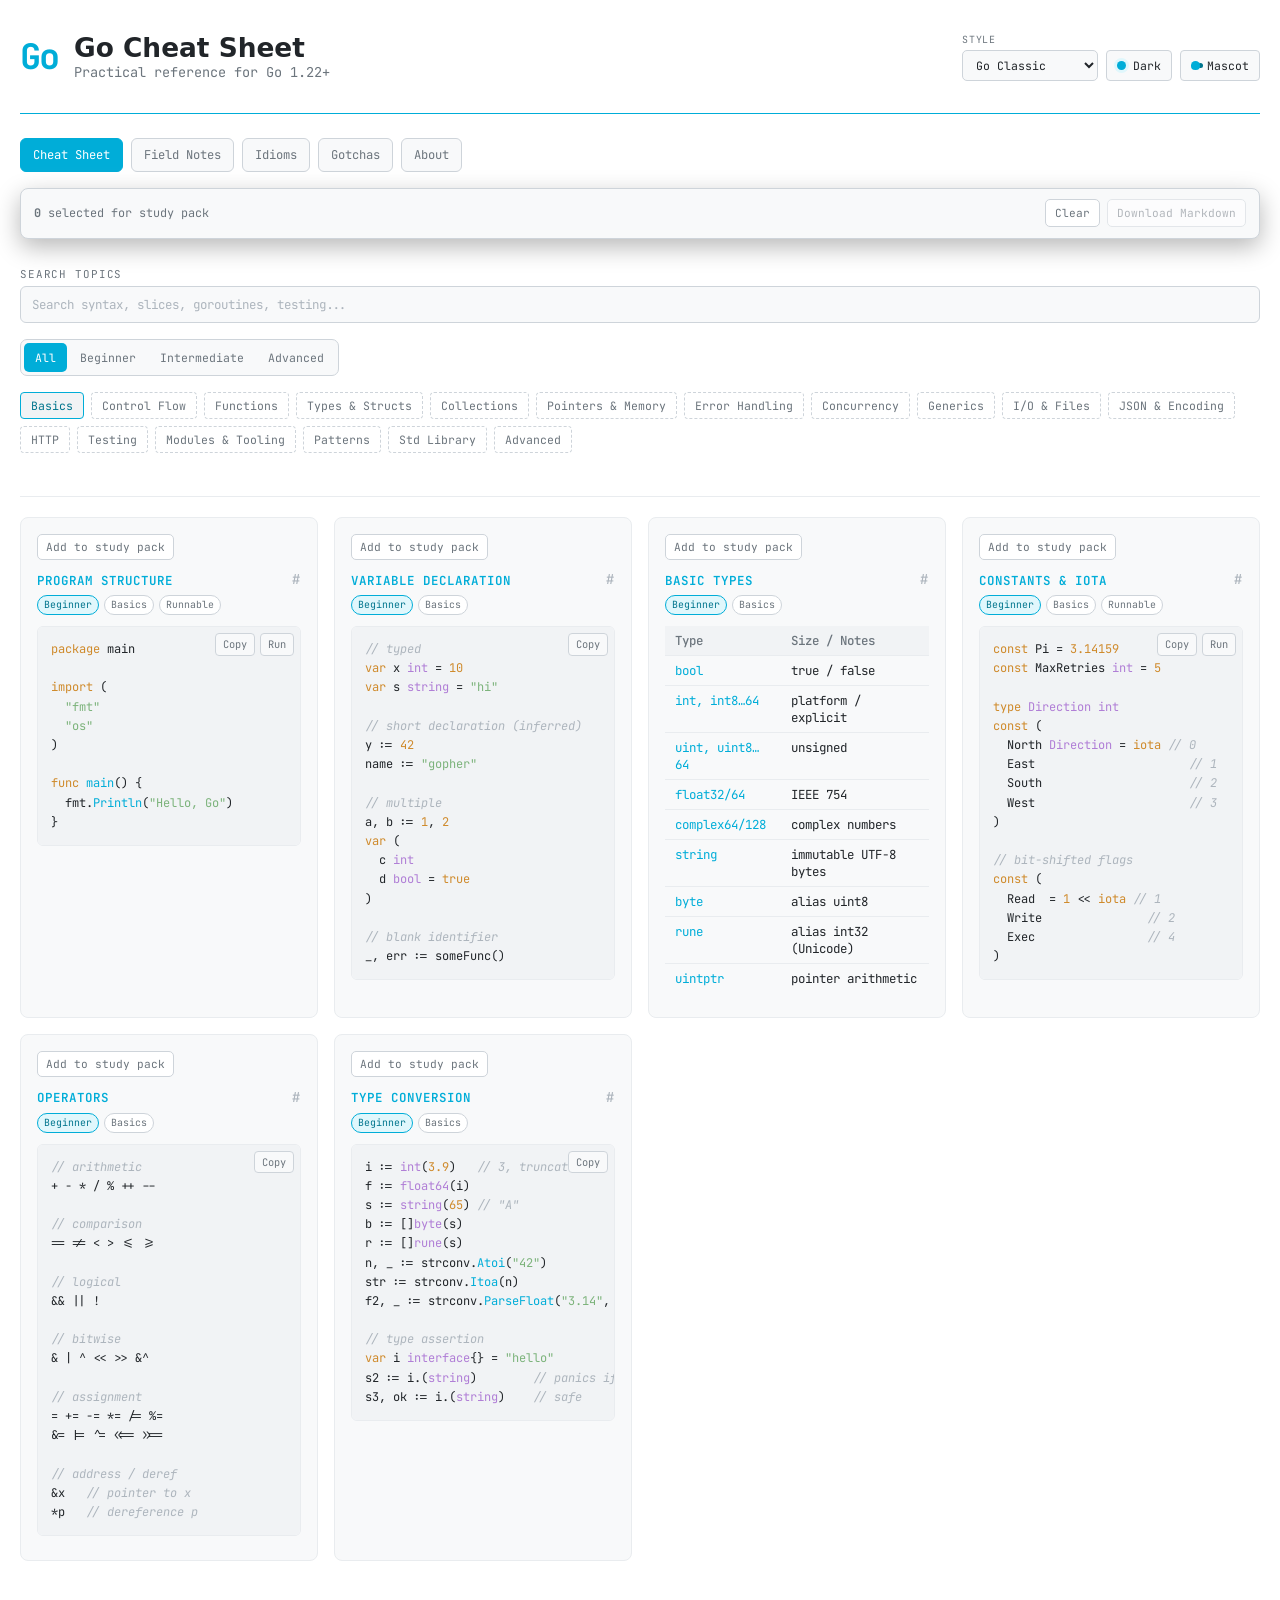
==== commit a519227f: "Mascot" ====
--- a/index.html
+++ b/index.html
@@ -28,6 +28,7 @@
             </select>
           </label>
           <button class="theme-toggle" id="theme-toggle" type="button" aria-pressed="false">Dark</button>
+          <button class="mascot-toggle" id="mascot-toggle" type="button" aria-pressed="false">Mascot</button>
         </div>
       </div>
     </header>
@@ -70,6 +71,10 @@
     <p class="empty-state" id="empty-state" hidden>No matching topics found.</p>
     <div id="sections"></div>
     <div class="notes-view" id="notes-view" hidden></div>
+    <div class="mascot-pop" id="mascot-pop" aria-live="polite" hidden>
+      <div class="mascot-bubble" id="mascot-message"></div>
+      <img class="mascot-image" src="assets/go-gopher.png" alt="Go gopher mascot">
+    </div>
   </main>
 
   <script src="src/data/sections.js"></script>
--- a/styles.css
+++ b/styles.css
@@ -53,15 +53,16 @@
   .result-status{min-height:1rem;font-family:'JetBrains Mono',monospace;font-size:.72rem;color:var(--muted)}
   .empty-state{font-family:'JetBrains Mono',monospace;font-size:.82rem;color:var(--muted);padding:1rem;border:0.5px dashed var(--border2);border-radius:6px;background:var(--bg2);margin-bottom:1rem}
   .nav{display:flex;flex-wrap:wrap;gap:7px;margin-bottom:.65rem;padding-top:.15rem}
-  .nav-btn,.theme-toggle{font-family:'JetBrains Mono',monospace;font-size:.72rem;padding:5px 10px;border-radius:4px;border:0.5px solid var(--border2);background:var(--bg2);color:var(--muted);cursor:pointer;transition:all .15s}
+  .nav-btn,.theme-toggle,.mascot-toggle{font-family:'JetBrains Mono',monospace;font-size:.72rem;padding:5px 10px;border-radius:4px;border:0.5px solid var(--border2);background:var(--bg2);color:var(--muted);cursor:pointer;transition:all .15s}
   .theme-controls{display:flex;align-items:flex-end;gap:8px;flex-wrap:wrap;margin-left:auto}
   .theme-field{display:grid;gap:4px;font-family:'JetBrains Mono',monospace;font-size:.62rem;text-transform:uppercase;letter-spacing:.08em;color:var(--muted)}
   .theme-field select{font-family:'JetBrains Mono',monospace;font-size:.72rem;padding:6px 28px 6px 9px;border-radius:5px;border:0.5px solid var(--border2);background:var(--bg2);color:var(--text);cursor:pointer}
   .theme-field select:focus,.theme-toggle:focus-visible{outline:2px solid var(--go-cyan);outline-offset:2px}
-  .theme-toggle{display:inline-flex;align-items:center;gap:7px;color:var(--text);padding:7px 10px}
+  .theme-toggle,.mascot-toggle{display:inline-flex;align-items:center;gap:7px;color:var(--text);padding:7px 10px}
   .theme-toggle::before{content:'';width:9px;height:9px;border-radius:50%;background:var(--go-cyan);box-shadow:0 0 0 3px var(--go-light)}
-  .theme-toggle:hover,.theme-field select:hover{border-color:var(--go-cyan);color:var(--go-cyan)}
-  html[data-theme="dark"] .theme-toggle,html[data-theme="dark"] .theme-field select{background:var(--bg3);border-color:var(--border2)}
+  .mascot-toggle::before{content:'';width:9px;height:9px;border-radius:50% 50% 45% 45%;background:var(--go-cyan);box-shadow:5px 0 0 -2px var(--go-dark)}
+  .theme-toggle:hover,.mascot-toggle:hover,.mascot-toggle.active,.theme-field select:hover{border-color:var(--go-cyan);color:var(--go-cyan)}
+  html[data-theme="dark"] .theme-toggle,html[data-theme="dark"] .mascot-toggle,html[data-theme="dark"] .theme-field select{background:var(--bg3);border-color:var(--border2)}
   .nav-btn{border-style:dashed;background:transparent}
   .nav-btn:hover{border-color:var(--go-cyan);color:var(--go-dark);background:var(--go-light)}
   .nav-btn.active{border-style:solid;background:var(--bg3);color:var(--go-dark);border-color:var(--go-cyan)}
@@ -119,3 +120,9 @@
   .table td{padding:6px 10px;border-bottom:0.5px solid var(--border);vertical-align:top}
   .table tr:last-child td{border-bottom:none}
   .table td:first-child{color:var(--go-cyan)}
+  .mascot-pop{position:fixed;z-index:30;display:grid;gap:8px;justify-items:center;pointer-events:none;animation:mascotFloat .45s ease both}
+  .mascot-pop[hidden]{display:none}
+  .mascot-bubble{max-width:min(240px,70vw);padding:.7rem .85rem;border:0.5px solid var(--border2);border-radius:8px;background:var(--bg2);color:var(--text);font-size:.82rem;line-height:1.45;box-shadow:0 10px 24px color-mix(in srgb,var(--bg) 65%,#000 35%)}
+  .mascot-image{width:72px;height:auto;filter:drop-shadow(0 10px 14px color-mix(in srgb,var(--bg) 55%,#000 45%))}
+  @keyframes mascotFloat{from{opacity:0;transform:translateY(8px) scale(.96)}to{opacity:1;transform:translateY(0) scale(1)}}
+  @media (prefers-reduced-motion:reduce){.mascot-pop{animation:none}}
